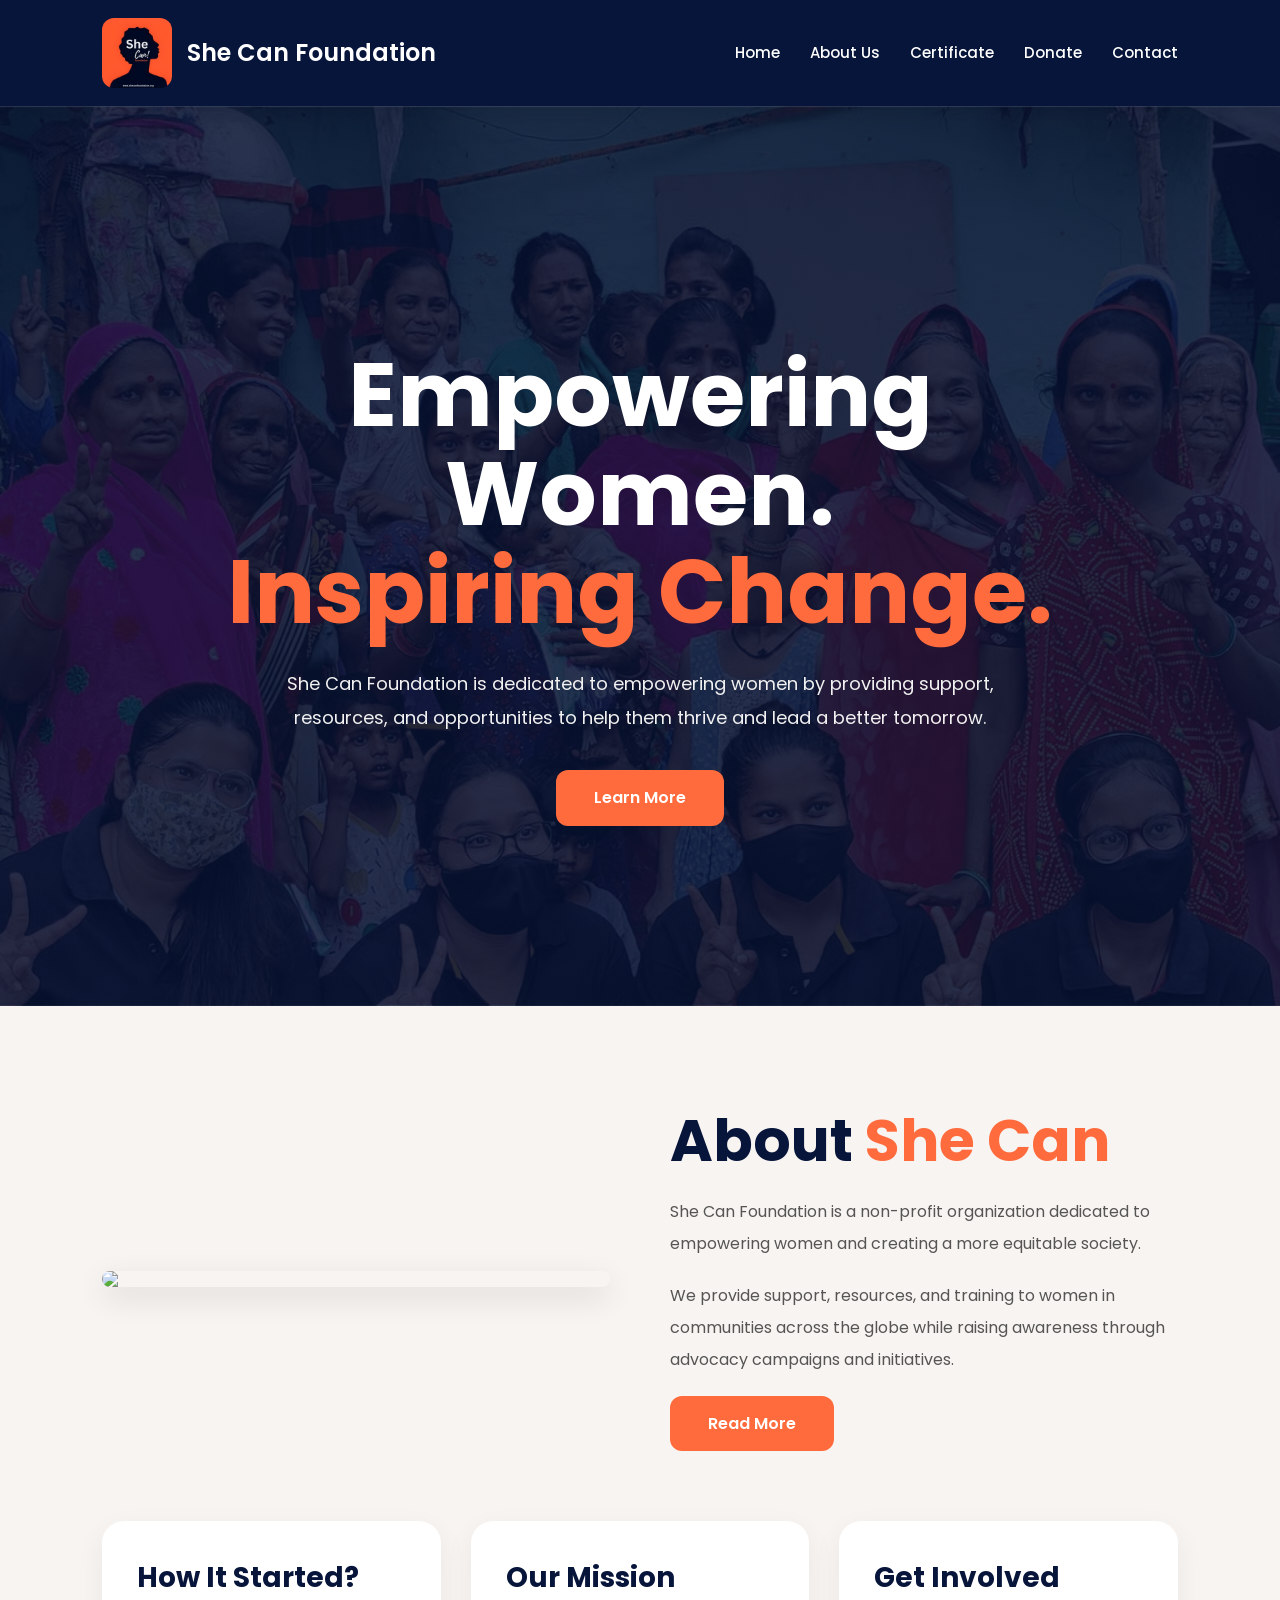
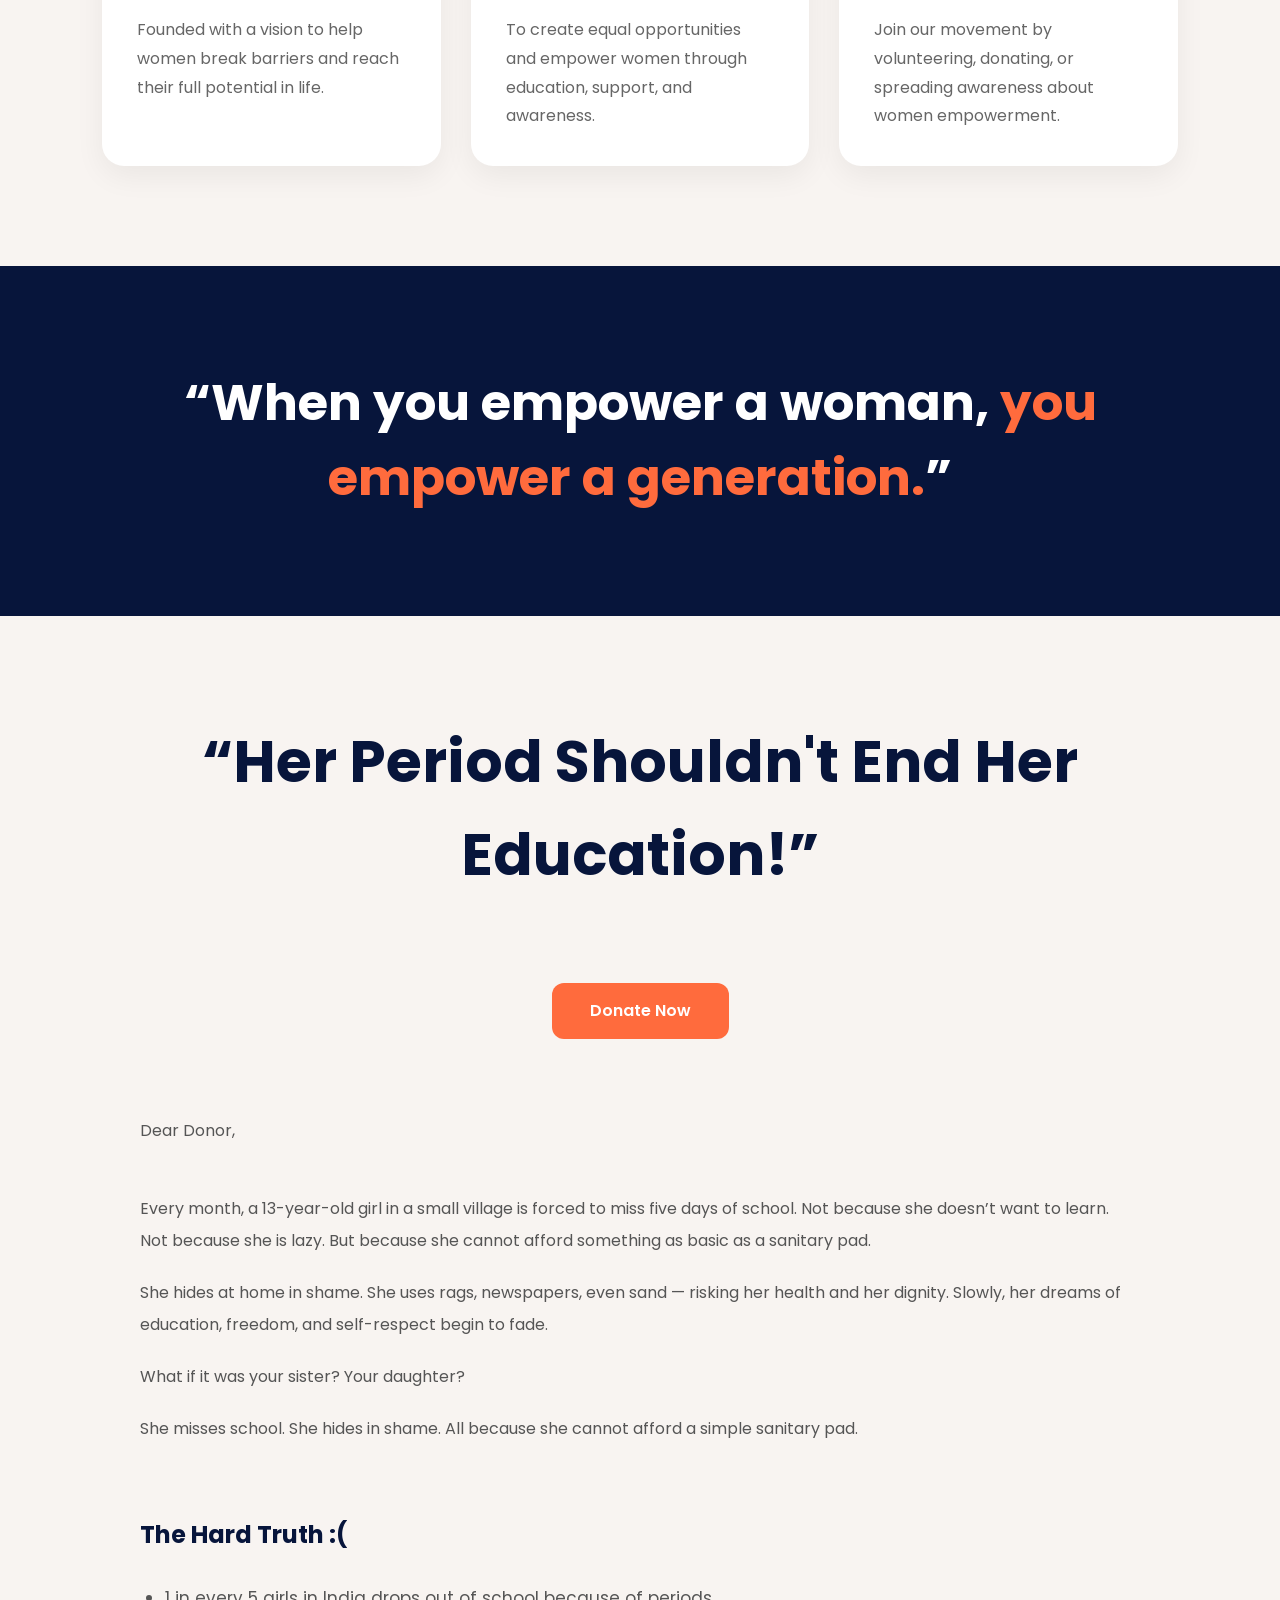
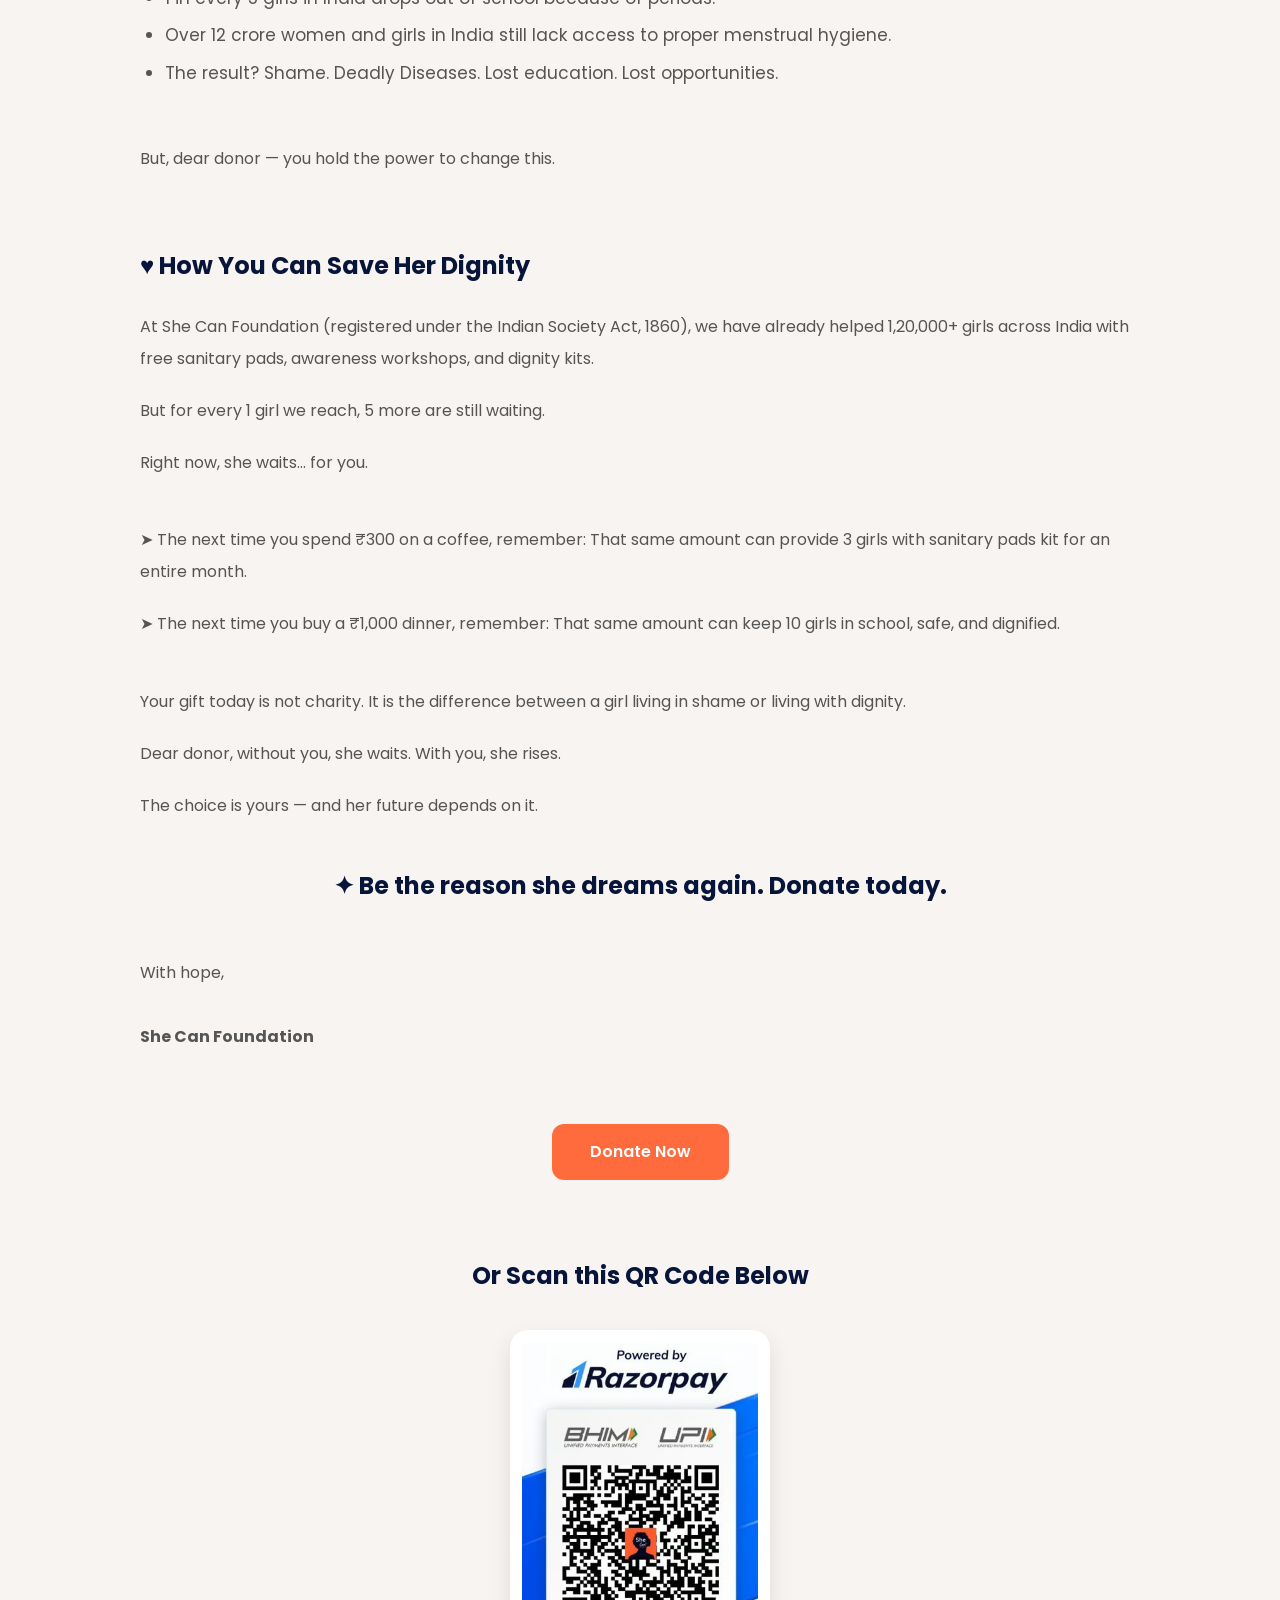
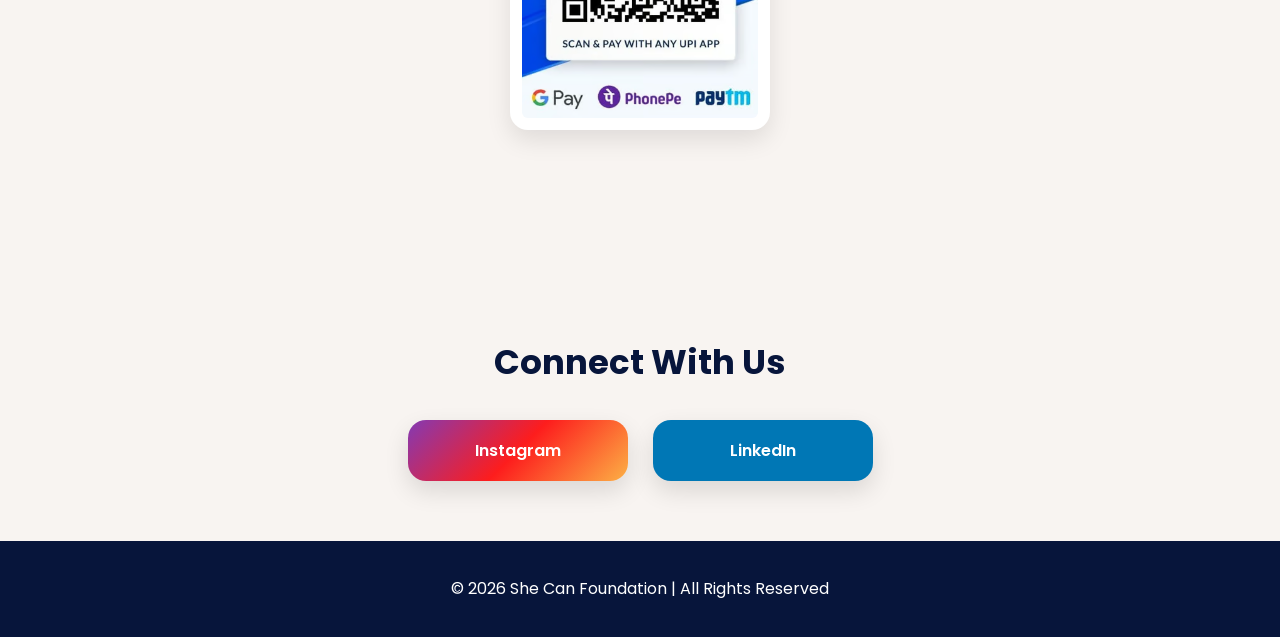
==== index.html @ 28a63f5c "Initial commit" ====
<!DOCTYPE html>
<html lang="en">
<head>
  <meta charset="UTF-8">
  <meta name="viewport" content="width=device-width, initial-scale=1.0">
  <title>She Can Foundation</title>

  <link rel="preconnect" href="https://fonts.googleapis.com">
  <link href="https://fonts.googleapis.com/css2?family=Poppins:wght@300;400;500;600;700&display=swap" rel="stylesheet">

  <link rel="stylesheet" href="style.css">
</head>
<body>

<nav>

  <div class="logo">
    <img src="images/1690980088760.jpg">
    <h2>She Can Foundation</h2>
  </div>

  <div class="nav-links">
    <a href="index.html">Home</a>
    <a href="about.html">About Us</a>
    <a href="certificate.html">Certificate</a>
    <a href="donate.html">Donate</a>
    <a href="contact.html">Contact</a>

  </div>

</nav>

<section class="hero">

  <div class="hero-content">

    <h1>
      Empowering Women.<br>
      <span>Inspiring Change.</span>
    </h1>

    <p>
      She Can Foundation is dedicated to empowering women
      by providing support, resources, and opportunities
      to help them thrive and lead a better tomorrow.
    </p>

    <a href="about.html" class="btn">
      Learn More
    </a>

  </div>

</section>

<section>

  <div class="about">

    <div>
      <img src="images/about.jpg">
    </div>

    <div class="about-text">

      <h2>
        About <span>She Can</span>
      </h2>

      <p>
        She Can Foundation is a non-profit organization
        dedicated to empowering women and creating a more
        equitable society.
      </p>

      <p>
        We provide support, resources, and training to women
        in communities across the globe while raising awareness
        through advocacy campaigns and initiatives.
      </p>

      <a href="about.html" class="btn">
        Read More
      </a>

    </div>

  </div>

  <div class="cards">

    <div class="card">
      <h3>How It Started?</h3>
      <p>
        Founded with a vision to help women break barriers
        and reach their full potential in life.
      </p>
    </div>

    <div class="card">
      <h3>Our Mission</h3>
      <p>
        To create equal opportunities and empower women
        through education, support, and awareness.
      </p>
    </div>

    <div class="card">
      <h3>Get Involved</h3>
      <p>
        Join our movement by volunteering, donating,
        or spreading awareness about women empowerment.
      </p>
    </div>

  </div>

</section>

<section class="quote">

  <h2>
    “When you empower a woman,
    <span>you empower a generation.</span>”
  </h2>

</section>
<section class="page-section">

  <div class="page-content">

    <h1 class="page-title" style="text-align:center;">

      “Her Period Shouldn't End Her
      <span class="red">Education!”</span>

    </h1>

    <br><br>

    <div style="text-align:center;">

      <a href="contact.html" class="btn">
        Donate Now
      </a>

    </div>

    <br><br><br>

    <p>
      Dear Donor,
    </p>

    <br>

    <p>
      Every month, a 13-year-old girl in a small village is forced
      to miss five days of school. Not because she doesn’t want to learn.
      Not because she is lazy. But because she cannot afford something
      as basic as a sanitary pad.
    </p>

    <p>
      She hides at home in shame. She uses rags, newspapers, even sand —
      risking her health and her dignity. Slowly, her dreams of education,
      freedom, and self-respect begin to fade.
    </p>

    <p>
      What if it was your sister? Your daughter?
    </p>

    <p>
      She misses school. She hides in shame.
      All because she cannot afford a simple sanitary pad.
    </p>

    <br><br>

    <h2 class="red">
      The Hard Truth :(
    </h2>

    <br>

    <ul style="
    line-height:2.2;
    padding-left:25px;
    color:#555;
    font-size:17px;
    ">

      <li>
        1 in every 5 girls in India drops out of school because of periods.
      </li>

      <li>
        Over 12 crore women and girls in India still lack access
        to proper menstrual hygiene.
      </li>

      <li>
        The result? Shame. Deadly Diseases.
        Lost education. Lost opportunities.
      </li>

    </ul>

    <br><br>

    <p>
      But, dear donor — you hold the power to change this.
    </p>

    <br><br>

    <h2 class="red">
      ♥ How You Can Save Her Dignity
    </h2>

    <br>

    <p>
      At She Can Foundation (registered under the Indian Society Act, 1860),
      we have already helped 1,20,000+ girls across India with free sanitary
      pads, awareness workshops, and dignity kits.
    </p>

    <p>
      But for every 1 girl we reach, 5 more are still waiting.
    </p>

    <p>
      Right now, she waits… for you.
    </p>

    <br>

    <p>
      ➤ The next time you spend ₹300 on a coffee, remember:
      That same amount can provide 3 girls with sanitary pads
      kit for an entire month.
    </p>

    <p>
      ➤ The next time you buy a ₹1,000 dinner, remember:
      That same amount can keep 10 girls in school,
      safe, and dignified.
    </p>

    <br>

    <p>
      Your gift today is not charity.
      It is the difference between a girl living in shame
      or living with dignity.
    </p>

    
    <p>
      Dear donor, without you, she waits.
      With you, she rises.
    </p>

    <p>
      The choice is yours — and her future depends on it.
    </p>

    <br>

    <h2 style="
    text-align:center;
    line-height:1.6;
    ">

      ✦ Be the reason she dreams again.
      <span class="red">Donate today.</span>

    </h2>

    <br><br>

    <p>
      With hope,
      <br><br>
      <strong>She Can Foundation</strong>
    </p>

    <br><br>

    <div style="text-align:center;">

      <a href="contact.html" class="btn">
        Donate Now
      </a>

    </div>

    <br><br><br>

    <h2 style="text-align:center;">
      Or Scan this QR Code Below
    </h2>

    <img src="images/Scanner.jpg"
    class="qr-img">

  </div>

</section>
<div class="social-section">

    <h3>Connect With Us</h3>

    <div class="social-buttons">

        <a href="https://www.instagram.com/shecanfoundation.ngo" class="social-btn insta">
            Instagram
        </a>

        <a href="https://www.linkedin.com/company/shecanfoundation/" target="_blank" class="social-btn linkedin">
            LinkedIn
        </a>

    </div>

</div>

<footer>
  © 2026 She Can Foundation | All Rights Reserved
</footer>

</body>
</html>
---- style.css ----
*{
  margin:0;
  padding:0;
  box-sizing:border-box;
  scroll-behavior:smooth;
}

html,
body{
  width:100%;
  overflow-x:hidden;
}

body{
  font-family:'Poppins',sans-serif;
  background:#f8f4f1;
  color:#07153b;
  line-height:1.6;
}

/* LINKS */

a{
  text-decoration:none;
}

/* IMAGES */

img{
  max-width:100%;
  display:block;
}

/* NAVBAR */

nav{
  width:100%;
  background:#07153b;
  padding:18px 8%;
  display:flex;
  justify-content:space-between;
  align-items:center;
  position:sticky;
  top:0;
  z-index:1000;
  box-shadow:0 5px 20px rgba(0,0,0,0.08);
}

.logo{
  display:flex;
  align-items:center;
  gap:15px;
}

.logo img{
  width:70px;
  height:70px;
  border-radius:12px;
  object-fit:cover;
}

.logo h2{
  color:white;
  font-size:24px;
  font-weight:600;
}

.nav-links{
  display:flex;
  gap:30px;
  flex-wrap:wrap;
}

.nav-links a{
  color:white;
  font-size:15px;
  font-weight:500;
  transition:0.3s;
}

.nav-links a:hover{
  color:#ff6b3d;
}

/* HERO */

.hero{
  min-height:100vh;
  width:100%;

  background:
  linear-gradient(rgba(7,21,59,0.72),rgba(7,21,59,0.72)),
  url("images/About.jpg");

  background-size:cover;
  background-position:center;
  background-repeat:no-repeat;

  display:flex;
  justify-content:center;
  align-items:center;
  text-align:center;

  padding:140px 20px 80px;
}

.hero-content{
  width:100%;
  max-width:950px;
  margin:auto;
}

.hero-content h1{
  font-size:clamp(45px,7vw,90px);
  line-height:1.1;
  color:white;
  margin-bottom:25px;
}

.hero-content span{
  color:#ff6b3d;
}

.hero-content p{
  color:#f1f1f1;
  font-size:18px;
  line-height:1.9;
  max-width:750px;
  margin:auto auto 35px;
}

/* BUTTON */

.btn{
  display:inline-block;
  padding:15px 38px;
  background:#ff6b3d;
  color:white;
  border-radius:12px;
  font-weight:600;
  transition:0.35s;
}

.btn:hover{
  background:#07153b;
  transform:translateY(-4px);
}

/* SECTION */

section{
  padding:100px 8%;
}

/* ABOUT */

.about{
  display:grid;
  grid-template-columns:1fr 1fr;
  gap:60px;
  align-items:center;
}

.about img{
  border-radius:24px;
  box-shadow:0 10px 30px rgba(0,0,0,0.12);
}

.about-text h2{
  font-size:58px;
  margin-bottom:20px;
  line-height:1.2;
}

.about-text span{
  color:#ff6b3d;
}

.about-text p{
  line-height:2;
  color:#555;
  margin-bottom:20px;
}

/* CARDS */

.cards{
  margin-top:70px;
  display:grid;
  grid-template-columns:repeat(auto-fit,minmax(260px,1fr));
  gap:30px;
}

.card{
  background:white;
  padding:35px;
  border-radius:22px;
  box-shadow:0 10px 30px rgba(0,0,0,0.06);
  transition:0.35s;
}

.card:hover{
  transform:translateY(-10px);
}

.card h3{
  margin-bottom:15px;
  font-size:28px;
  color:#07153b;
}

.card p{
  color:#666;
  line-height:1.8;
}

/* QUOTE */

.quote{
  background:#07153b;
  color:white;
  text-align:center;
  padding:100px 8%;
}

.quote h2{
  font-size:50px;
  line-height:1.5;
  max-width:1000px;
  margin:auto;
}

.quote span{
  color:#ff6b3d;
}

/* PAGE SECTION */

.page-section{
  padding:100px 8%;
}

.page-title{
  font-size:58px;
  margin-bottom:30px;
  text-align:center;
}

.page-content{
  max-width:1000px;
  margin:auto;
}

.page-content p{
  line-height:2;
  color:#555;
  margin-bottom:20px;
}

.page-image{
  width:100%;
  max-width:750px;
  margin:40px auto;
  border-radius:24px;
  box-shadow:0 10px 30px rgba(0,0,0,0.12);
}

/* CERTIFICATE */

.certificate-img{
  width:100%;
  max-width:650px;
  margin:40px auto;
  border-radius:22px;
  box-shadow:0 10px 30px rgba(0,0,0,0.15);
}

/* CONTACT */

.contact-box{
  background:white;
  padding:50px;
  border-radius:24px;
  text-align:center;
  max-width:750px;
  margin:auto;
  box-shadow:0 10px 30px rgba(0,0,0,0.08);
}

.contact-box h2{
  font-size:48px;
  margin-bottom:20px;
}

.contact-box p{
  font-size:18px;
  color:#555;
  margin-bottom:15px;
}

/* DONATE PAGE */

.donate-wrapper{
  width:100%;
  display:grid;
  grid-template-columns:380px 1fr;
  gap:50px;
  align-items:start;
}

.payment-box{
  background:white;
  padding:35px;
  border-radius:24px;
  position:sticky;
  top:120px;
  box-shadow:0 10px 30px rgba(0,0,0,0.08);
}

.payment-box img{
  width:90px;
  margin-bottom:20px;
}

.payment-box h2{
  font-size:30px;
  margin-bottom:10px;
}

.payment-box p{
  color:#555;
  margin-bottom:20px;
}

.amount-buttons{
  display:grid;
  grid-template-columns:1fr 1fr;
  gap:15px;
  margin-bottom:25px;
}

.amount-buttons button{
  padding:15px;
  border:none;
  background:#f2f2f2;
  border-radius:12px;
  font-size:16px;
  font-weight:600;
  cursor:pointer;
  transition:0.3s;
}

.amount-buttons button:hover{
  background:#ff6b3d;
  color:white;
}

.payment-box input,
.payment-box textarea{
  width:100%;
  padding:15px;
  margin-bottom:18px;
  border:1px solid #ddd;
  border-radius:12px;
  font-family:'Poppins',sans-serif;
  font-size:15px;
}

.pay-btn{
  width:100%;
  padding:16px;
  border:none;
  background:#ff6b3d;
  color:white;
  border-radius:14px;
  font-size:18px;
  font-weight:600;
  cursor:pointer;
  transition:0.3s;
}

.pay-btn:hover{
  background:#07153b;
}

.donate-content{
  background:white;
  padding:50px;
  border-radius:24px;
  box-shadow:0 10px 30px rgba(0,0,0,0.08);
}

.donate-content h1{
  font-size:58px;
  line-height:1.2;
  margin-bottom:25px;
}

.donate-content h3{
  font-size:32px;
  margin-top:40px;
  margin-bottom:20px;
  color:#ff6b3d;
}

.donate-content p{
  line-height:2;
  margin-bottom:18px;
  color:#555;
}

.donate-content ul{
  padding-left:25px;
  margin:20px 0;
}

.donate-content li{
  margin-bottom:14px;
  line-height:1.9;
}

/* QR */

.qr-img{
  width:260px;
  margin:35px auto;
  background:white;
  padding:12px;
  border-radius:18px;
  box-shadow:0 10px 25px rgba(0,0,0,0.1);
}

/* SOCIAL */

.social-section{
  margin-top:70px;
  text-align:center;
}

.social-section h3{
  font-size:34px;
  margin-bottom:30px;
}

.social-buttons{
  display:flex;
  justify-content:center;
  gap:25px;
  flex-wrap:wrap;
}

.social-btn{
  min-width:220px;
  padding:18px 25px;
  border-radius:18px;
  color:white;
  font-weight:600;
  transition:0.35s;
  box-shadow:0 10px 25px rgba(0,0,0,0.12);
}

.social-btn:hover{
  transform:translateY(-6px);
}

.insta{
  background:linear-gradient(
    135deg,
    #833AB4,
    #FD1D1D,
    #FCB045
  );
}

.linkedin{
  background:#0077b5;
}

/* FOOTER */

footer{
  background:#07153b;
  color:white;
  text-align:center;
  padding:35px;
  margin-top:60px;
}

/* MOBILE */

@media(max-width:1000px){

  .donate-wrapper{
    grid-template-columns:1fr;
  }

  .payment-box{
    position:relative;
    top:0;
  }

}

@media(max-width:900px){

  nav{
    flex-direction:column;
    gap:20px;
    padding:20px;
  }

  .nav-links{
    justify-content:center;
  }

  .about{
    grid-template-columns:1fr;
  }

  .hero-content h1{
    font-size:48px;
  }

  .about-text h2,
  .page-title,
  .contact-box h2,
  .donate-content h1{
    font-size:40px;
  }

  .quote h2{
    font-size:34px;
  }

  .donate-content{
    padding:30px;
  }

}

@media(max-width:600px){

  section{
    padding:70px 5%;
  }

  .hero{
    padding:140px 15px 80px;
  }

  .hero-content p{
    font-size:16px;
  }

  .amount-buttons{
    grid-template-columns:1fr;
  }

  .social-buttons{
    flex-direction:column;
    align-items:center;
  }

  .social-btn{
    width:100%;
    max-width:320px;
  }

  .payment-box,
  .donate-content{
    padding:25px;
  }

}
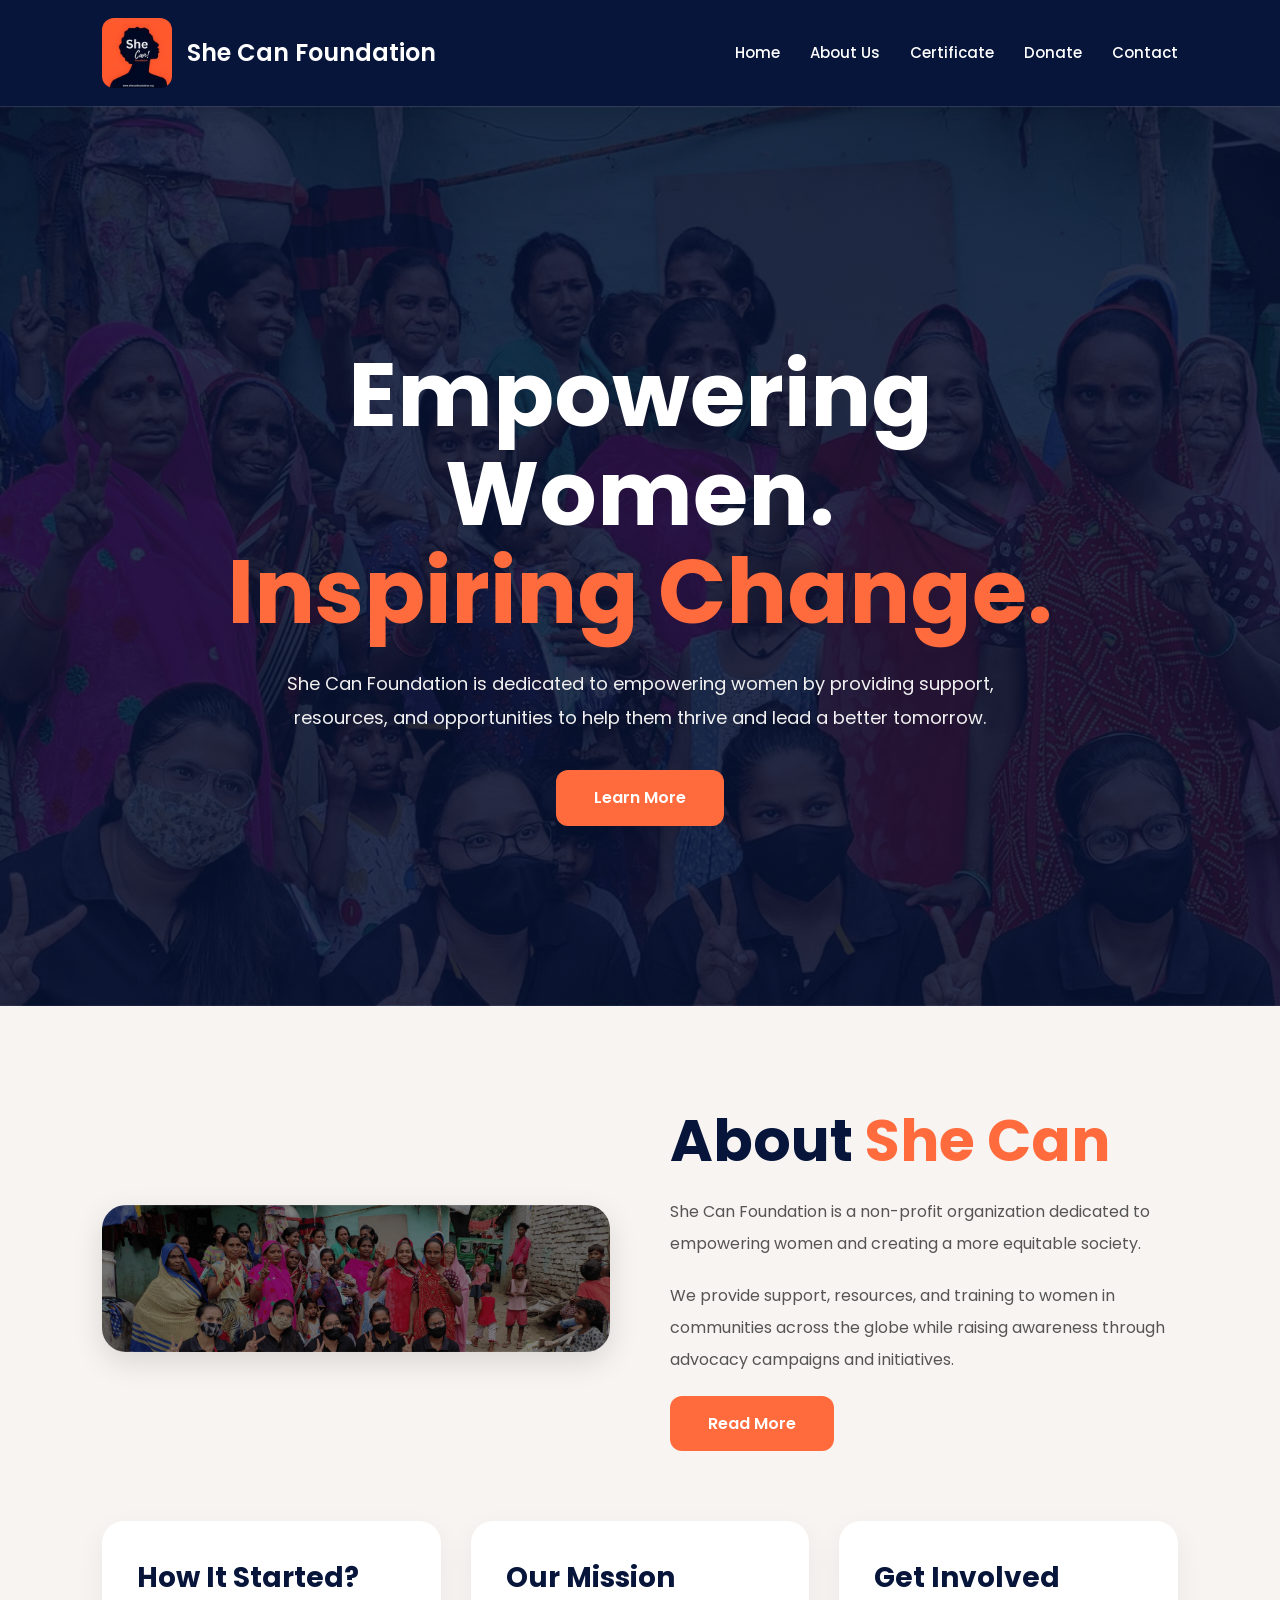
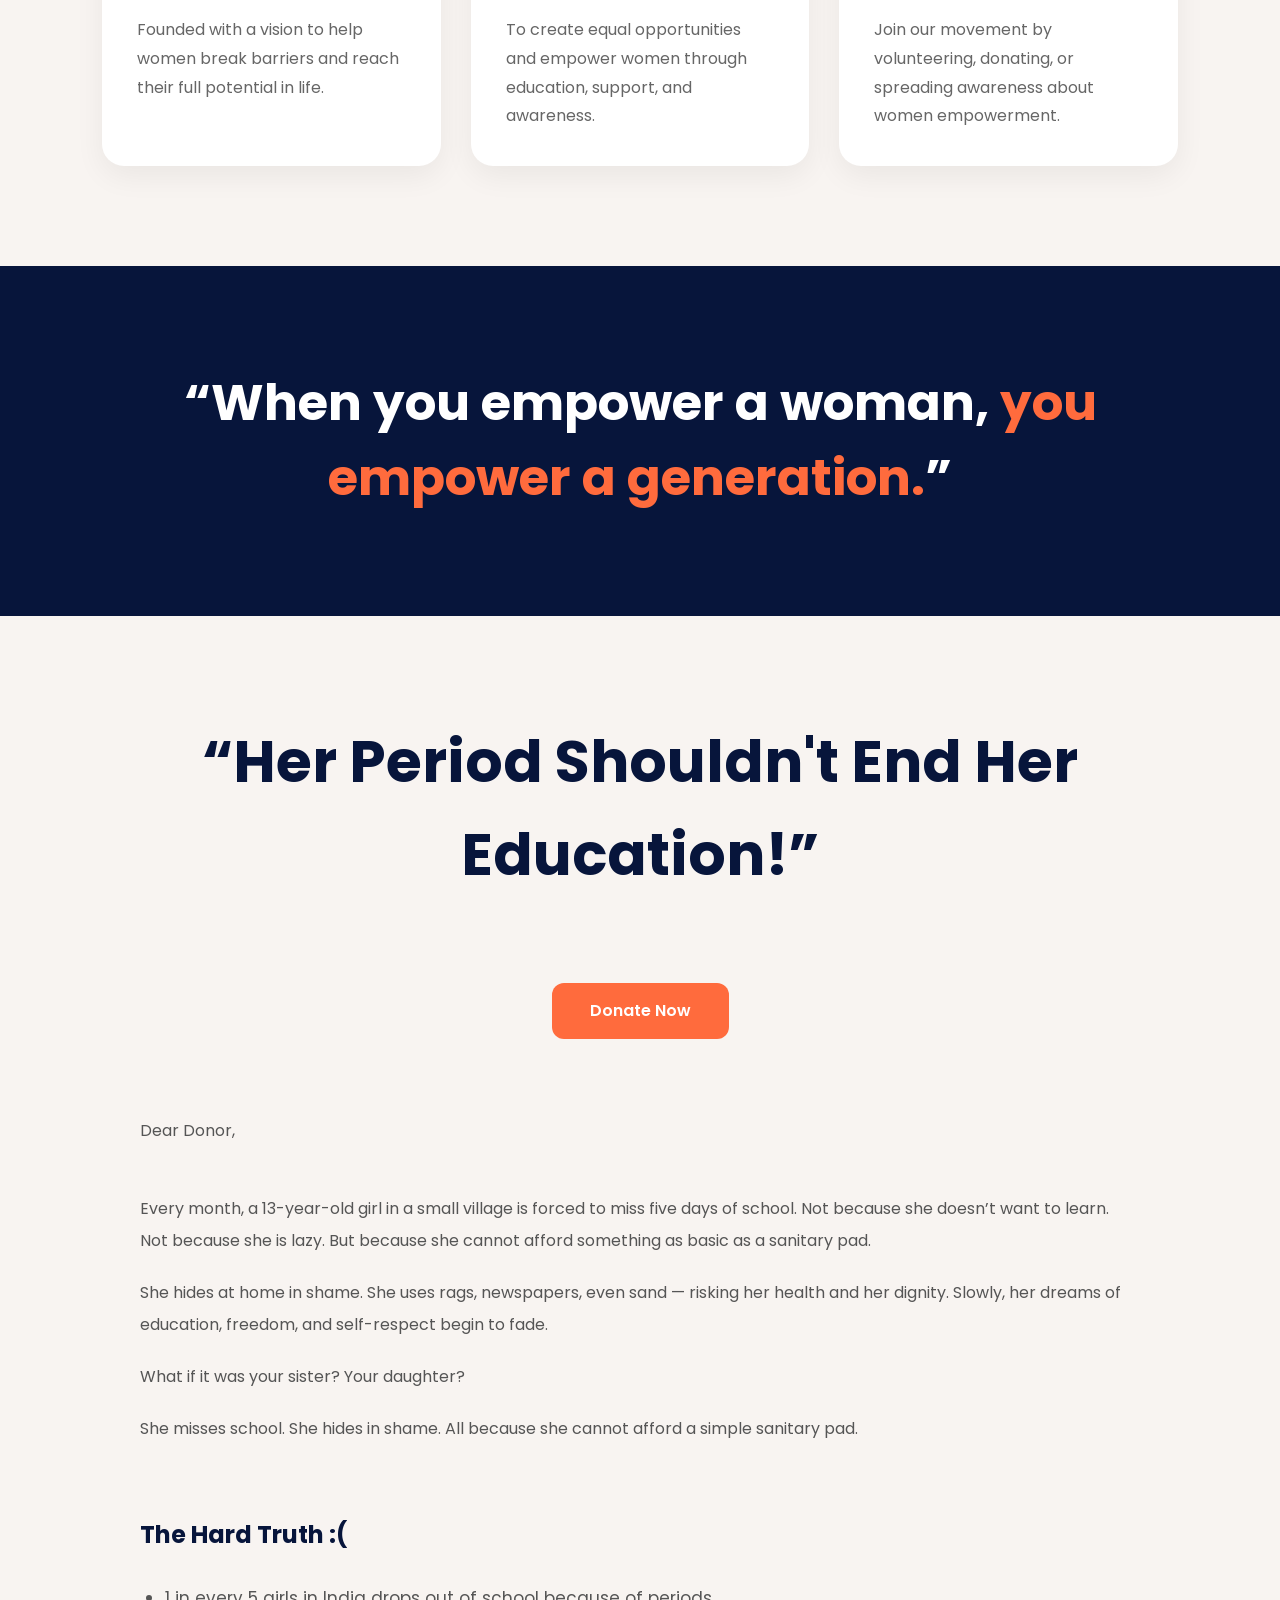
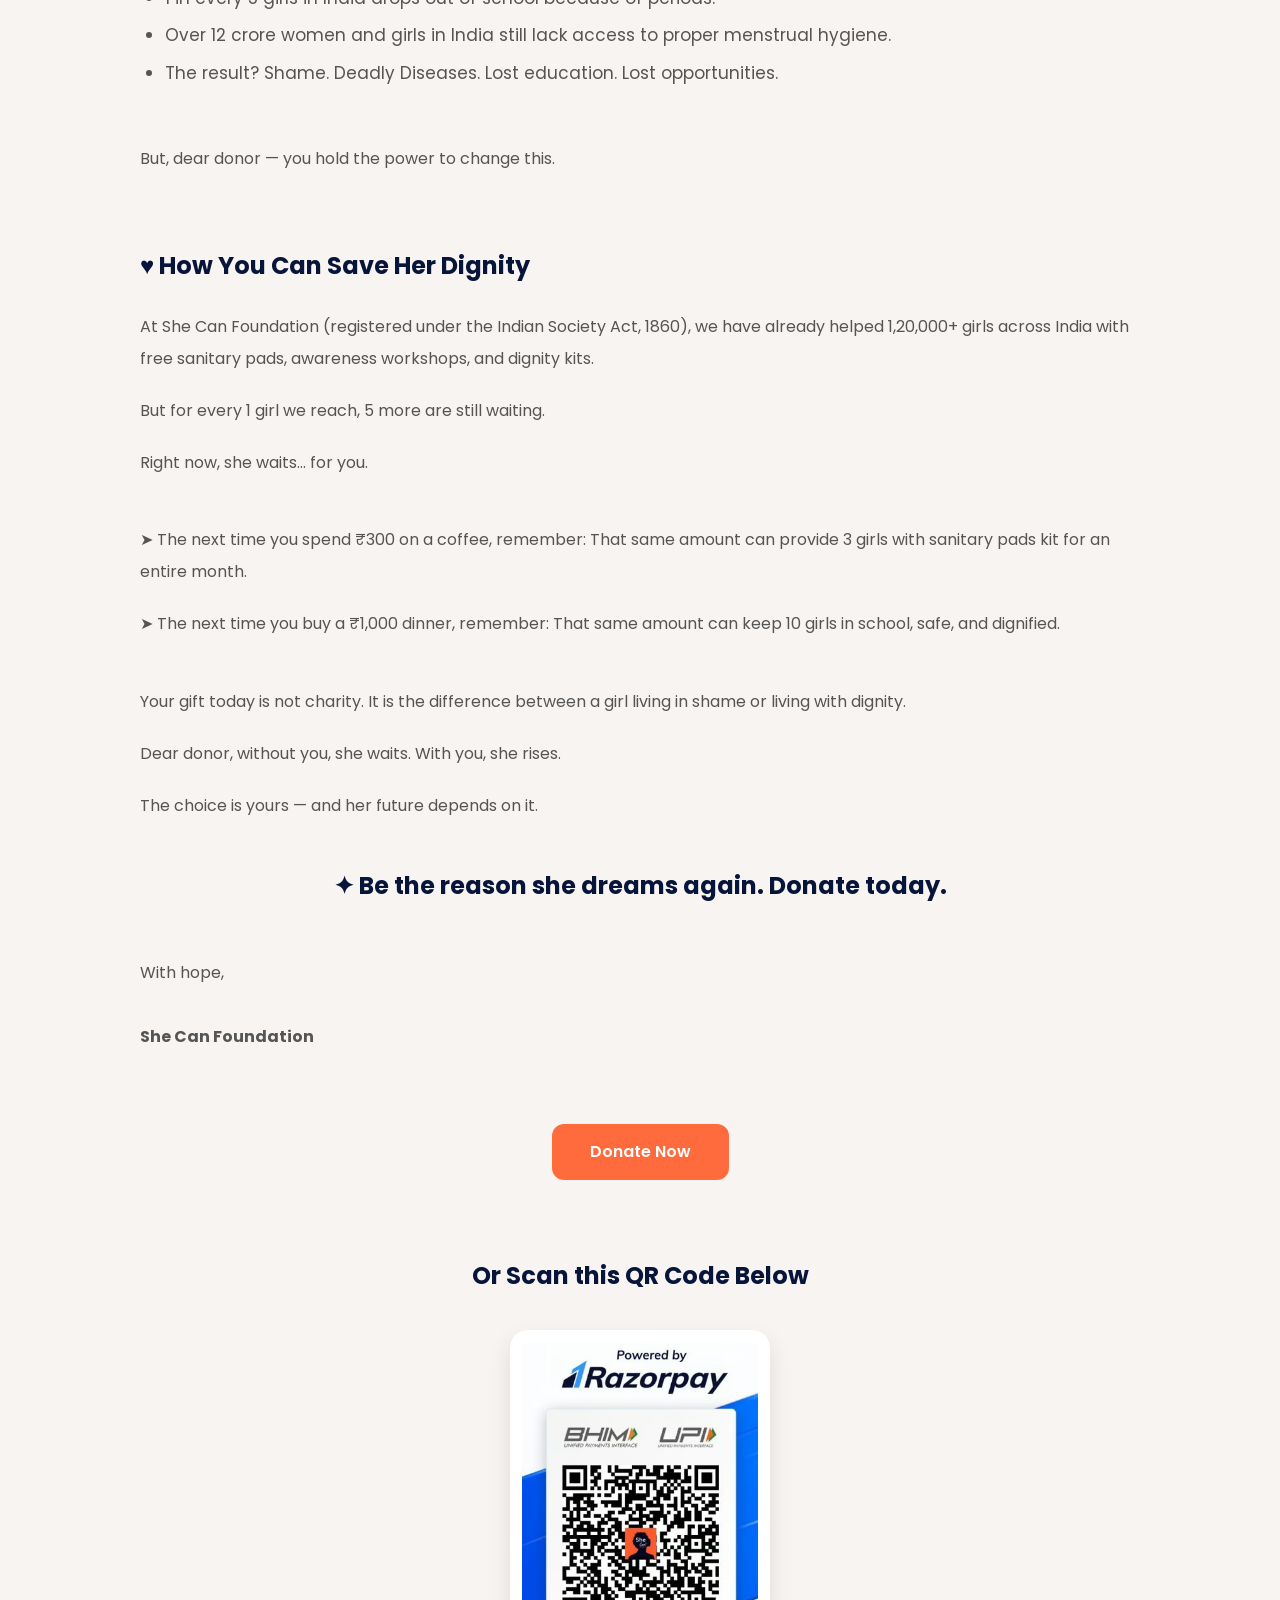
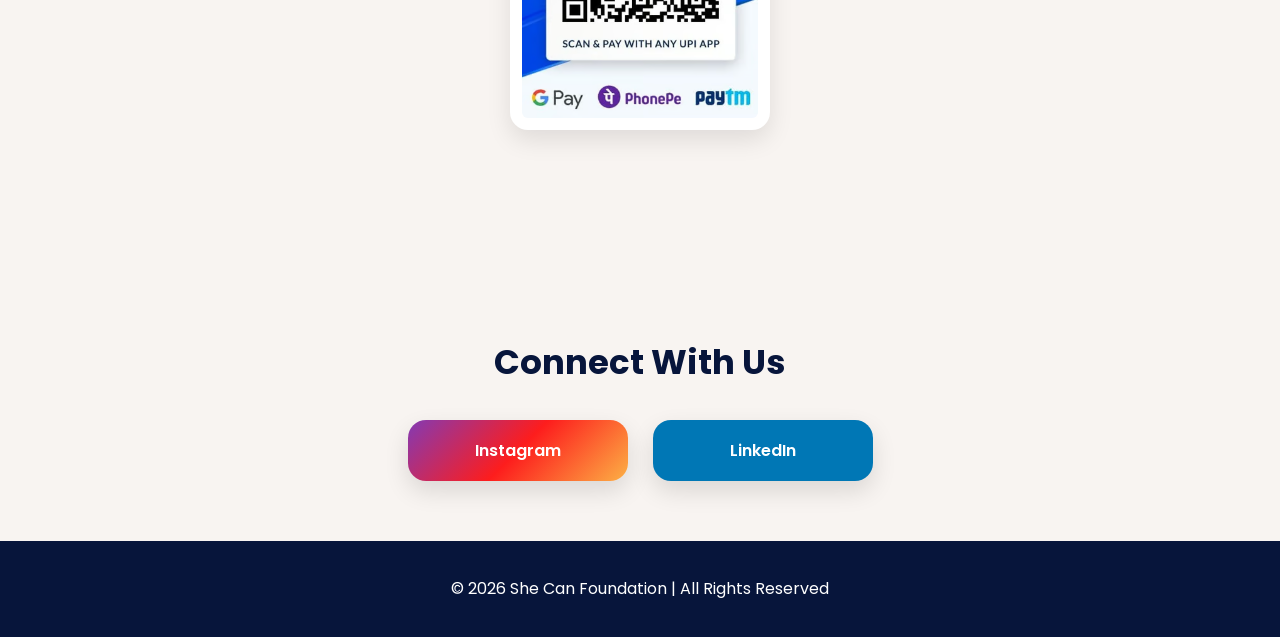
==== commit 61f5a0e7: "Added navbar to all pages" ====
--- a/index.html
+++ b/index.html
@@ -58,7 +58,7 @@
   <div class="about">
 
     <div>
-      <img src="images/about.jpg">
+      <img src="images/About.jpg">
     </div>
 
     <div class="about-text">
--- a/style.css
+++ b/style.css
@@ -87,7 +87,6 @@
 .hero{
   min-height:100vh;
   width:100%;
-
   background:
   linear-gradient(rgba(7,21,59,0.72),rgba(7,21,59,0.72)),
   url("images/About.jpg");
@@ -298,125 +297,239 @@
   margin-bottom:15px;
 }
 
-/* DONATE PAGE */
+/* =========================
+   DONATE PAGE
+========================= */
 
 .donate-wrapper{
-  width:100%;
+  background:#f7f4f1;
+  padding-top:120px;
+}
+
+.donate-grid{
   display:grid;
   grid-template-columns:380px 1fr;
   gap:50px;
   align-items:start;
 }
 
+/* PAYMENT BOX */
+
 .payment-box{
   background:white;
-  padding:35px;
-  border-radius:24px;
+  padding:30px;
+  border-radius:25px;
+  box-shadow:0 10px 30px rgba(0,0,0,0.08);
   position:sticky;
   top:120px;
-  box-shadow:0 10px 30px rgba(0,0,0,0.08);
-}
-
-.payment-box img{
-  width:90px;
-  margin-bottom:20px;
-}
-
-.payment-box h2{
-  font-size:30px;
-  margin-bottom:10px;
-}
-
-.payment-box p{
-  color:#555;
-  margin-bottom:20px;
-}
-
-.amount-buttons{
+}
+
+.merchant-header{
+  display:flex;
+  align-items:center;
+  gap:18px;
+  margin-bottom:30px;
+}
+
+.merchant-logo{
+  width:80px;
+  height:80px;
+  object-fit:cover;
+  border-radius:16px;
+}
+
+.merchant-header h2{
+  font-size:28px;
+  color:#07153b;
+  margin-bottom:5px;
+}
+
+.merchant-header p{
+  color:#666;
+  font-size:14px;
+}
+
+/* AMOUNT BOXES */
+
+.donation-options{
   display:grid;
   grid-template-columns:1fr 1fr;
   gap:15px;
-  margin-bottom:25px;
-}
-
-.amount-buttons button{
-  padding:15px;
-  border:none;
-  background:#f2f2f2;
-  border-radius:12px;
-  font-size:16px;
+  margin-bottom:30px;
+}
+
+.amount-card{
+  background:#f3f4f7;
+  padding:18px;
+  border-radius:14px;
+  text-align:center;
   font-weight:600;
   cursor:pointer;
   transition:0.3s;
-}
-
-.amount-buttons button:hover{
+  border:2px solid transparent;
+}
+
+.amount-card:hover{
   background:#ff6b3d;
   color:white;
-}
-
-.payment-box input,
-.payment-box textarea{
+  transform:translateY(-3px);
+}
+
+/* FORM */
+
+.custom-amount label{
+  font-weight:600;
+  display:block;
+  margin-bottom:12px;
+  color:#07153b;
+}
+
+.custom-amount input,
+.donor-form input,
+.donor-form textarea{
   width:100%;
   padding:15px;
+  border-radius:12px;
+  border:1px solid #ddd;
   margin-bottom:18px;
-  border:1px solid #ddd;
+  font-size:15px;
+  outline:none;
+  transition:0.3s;
+}
+
+.custom-amount input:focus,
+.donor-form input:focus,
+.donor-form textarea:focus{
+  border-color:#ff6b3d;
+}
+
+.custom-amount p{
+  margin-top:-5px;
+  margin-bottom:25px;
+  color:#777;
+  font-size:14px;
+}
+
+.phone-box{
+  display:flex;
+  align-items:center;
+  gap:10px;
+}
+
+.phone-box span{
+  background:#f3f4f7;
+  padding:14px 16px;
   border-radius:12px;
-  font-family:'Poppins',sans-serif;
-  font-size:15px;
-}
+  font-size:14px;
+  color:#07153b;
+}
+
+.donor-form textarea{
+  min-height:100px;
+  resize:none;
+}
+
+/* PAY BUTTON */
 
 .pay-btn{
   width:100%;
   padding:16px;
+  background:#ff6b3d;
+  color:white;
   border:none;
-  background:#ff6b3d;
-  color:white;
   border-radius:14px;
-  font-size:18px;
+  font-size:17px;
   font-weight:600;
   cursor:pointer;
   transition:0.3s;
+  margin-top:10px;
 }
 
 .pay-btn:hover{
   background:#07153b;
-}
-
-.donate-content{
+  transform:translateY(-3px);
+}
+
+.payment-methods{
+  margin-top:20px;
+  text-align:center;
+  color:#666;
+  font-size:14px;
+}
+
+/* RIGHT CONTENT */
+
+.donate-story{
   background:white;
   padding:50px;
-  border-radius:24px;
-  box-shadow:0 10px 30px rgba(0,0,0,0.08);
-}
-
-.donate-content h1{
+  border-radius:25px;
+  box-shadow:0 10px 30px rgba(0,0,0,0.06);
+}
+
+.donate-story h1{
   font-size:58px;
   line-height:1.2;
-  margin-bottom:25px;
-}
-
-.donate-content h3{
+  margin-bottom:30px;
+  color:#07153b;
+}
+
+.donate-story h2{
+  margin-top:35px;
+  margin-bottom:18px;
+  font-size:34px;
+}
+
+.donate-story h3{
+  margin-top:30px;
+  margin-bottom:15px;
+  font-size:28px;
+  color:#07153b;
+}
+
+.donate-story p{
+  line-height:2;
+  color:#555;
+  margin-bottom:20px;
+  font-size:16px;
+}
+
+.donate-story ul{
+  margin-left:25px;
+  margin-top:20px;
+}
+
+.donate-story ul li{
+  margin-bottom:15px;
+  line-height:1.8;
+  color:#555;
+}
+
+/* IMPACT CARDS */
+
+.donation-impact{
+  margin-top:40px;
+  display:grid;
+  grid-template-columns:repeat(auto-fit,minmax(220px,1fr));
+  gap:20px;
+}
+
+.impact-card{
+  background:#07153b;
+  color:white;
+  padding:25px;
+  border-radius:20px;
+  text-align:center;
+}
+
+.impact-card h4{
   font-size:32px;
-  margin-top:40px;
-  margin-bottom:20px;
+  margin-bottom:10px;
   color:#ff6b3d;
 }
 
-.donate-content p{
-  line-height:2;
-  margin-bottom:18px;
-  color:#555;
-}
-
-.donate-content ul{
-  padding-left:25px;
-  margin:20px 0;
-}
-
-.donate-content li{
-  margin-bottom:14px;
-  line-height:1.9;
+.impact-card p{
+  color:#f1f1f1;
+  margin:0;
 }
 
 /* QR */
@@ -430,6 +543,19 @@
   box-shadow:0 10px 25px rgba(0,0,0,0.1);
 }
 
+/* CONTACT */
+
+.contact-mini{
+  background:#f7f4f1;
+  padding:30px;
+  border-radius:20px;
+  margin-top:20px;
+}
+
+.contact-mini h3{
+  margin-bottom:10px;
+}
+
 /* SOCIAL */
 
 .social-section{
@@ -486,17 +612,25 @@
   margin-top:60px;
 }
 
-/* MOBILE */
+/* RESPONSIVE */
 
 @media(max-width:1000px){
 
-  .donate-wrapper{
+  .donate-grid{
     grid-template-columns:1fr;
   }
 
   .payment-box{
     position:relative;
     top:0;
+  }
+
+  .donate-story{
+    padding:35px;
+  }
+
+  .donate-story h1{
+    font-size:42px;
   }
 
 }
@@ -523,8 +657,7 @@
 
   .about-text h2,
   .page-title,
-  .contact-box h2,
-  .donate-content h1{
+  .contact-box h2{
     font-size:40px;
   }
 
@@ -532,10 +665,6 @@
     font-size:34px;
   }
 
-  .donate-content{
-    padding:30px;
-  }
-
 }
 
 @media(max-width:600px){
@@ -552,7 +681,7 @@
     font-size:16px;
   }
 
-  .amount-buttons{
+  .donation-options{
     grid-template-columns:1fr;
   }
 
@@ -567,8 +696,17 @@
   }
 
   .payment-box,
-  .donate-content{
+  .donate-story{
     padding:25px;
   }
+  .donate-story h1{
+    font-size:34px;
+  }
+  .donate-story h2{
+    font-size:28px;
+  }
+  .donate-story h3{
+    font-size:22px;
+  }
 
 }
